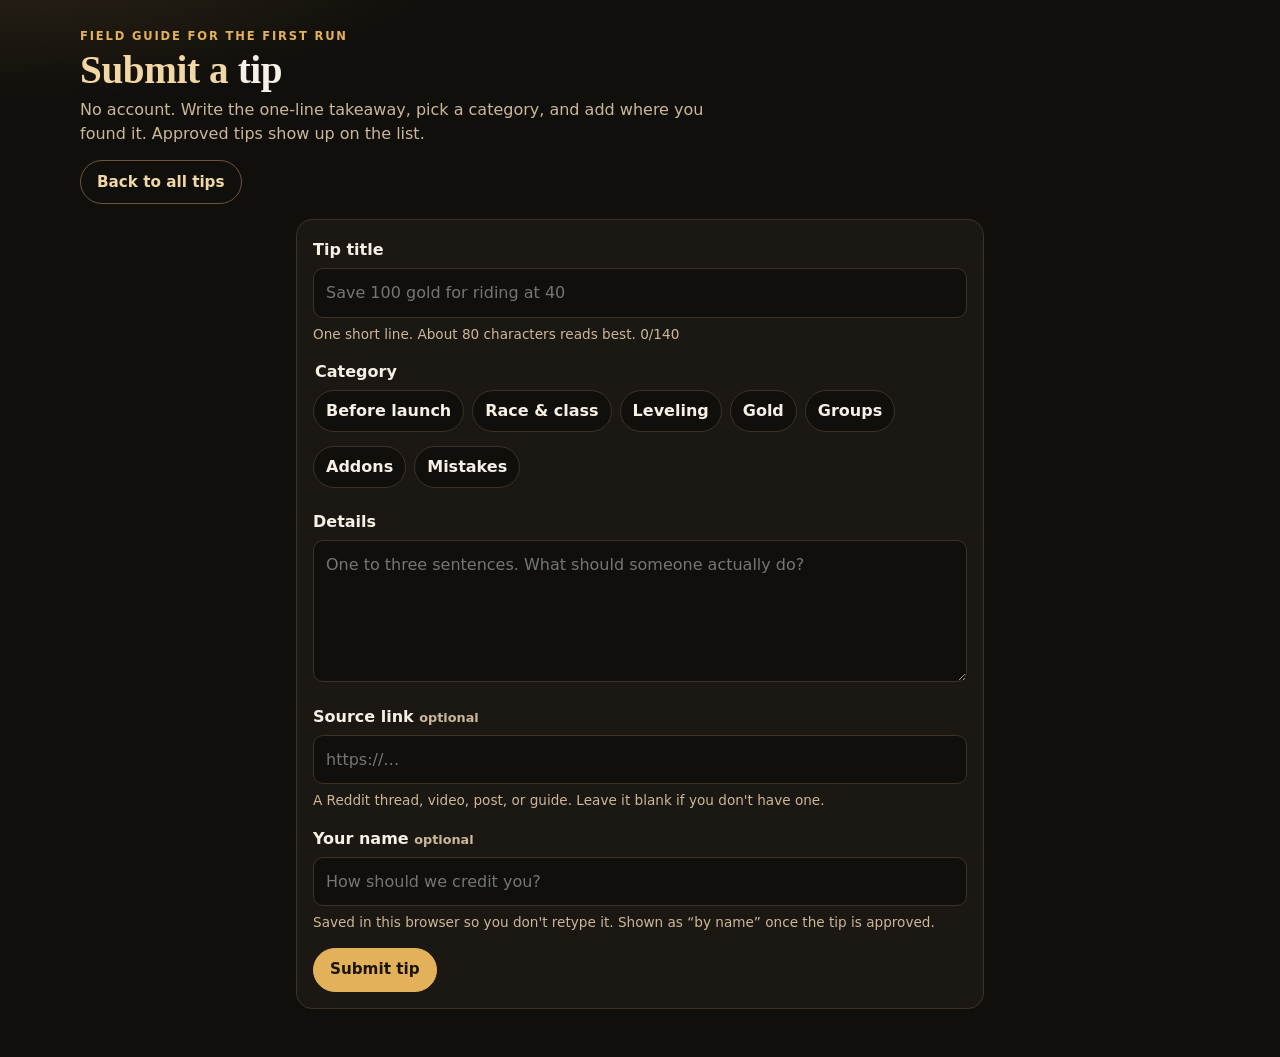
==== submit.html @ c7a49e23 "Add a no-account form for community tips. Approved rows from the published sheet join the list, and " ====
<!doctype html>
<html lang="en">
<head>
<meta charset="utf-8">
<meta name="viewport" content="width=device-width, initial-scale=1">
<meta name="theme-color" content="#110f0c">
<title>Submit a tip – WoW Forever</title>
<meta name="description" content="Send a WoW Forever leveling tip. No account. It shows up on the list after it's approved.">
<link rel="icon" href="data:image/svg+xml,%3Csvg xmlns='http://www.w3.org/2000/svg' viewBox='0 0 16 16'%3E%3Crect width='16' height='16' rx='3' fill='%23110f0c'/%3E%3Cpath d='M8 2.2l1.5 3.2 3.5.5-2.5 2.4.6 3.5L8 10.4 4.9 12l.6-3.5L3 6l3.5-.5z' fill='%23e2b15a'/%3E%3C/svg%3E">
<link rel="stylesheet" href="style.css">
</head>
<body>
<a class="skip" href="#tip-form">Skip to the form</a>

<header class="hero">
  <div class="hero-inner">
    <div class="brand">
      <p class="eyebrow">Field guide for the first run</p>
      <h1>Submit a <span>tip</span></h1>
      <p class="sub">No account. Write the one-line takeaway, pick a category, and add where you found it. Approved tips show up on the list.</p>
      <p class="hero-actions"><a class="btn ghost" href="index.html">Back to all tips</a></p>
    </div>
  </div>
</header>

<main class="sheet">
  <form id="tip-form" novalidate>
    <div class="field">
      <label for="title">Tip title</label>
      <input id="title" name="title" type="text" maxlength="140" required autocomplete="off" placeholder="Save 100 gold for riding at 40" aria-describedby="title-hint title-error">
      <p class="hint" id="title-hint">One short line. About 80 characters reads best. <span id="title-count">0/140</span></p>
      <p class="field-error" id="title-error" hidden></p>
    </div>

    <fieldset class="field">
      <legend>Category</legend>
      <div class="choices" id="choices" role="radiogroup" aria-required="true" aria-describedby="cat-error"></div>
      <p class="field-error" id="cat-error" hidden></p>
    </fieldset>

    <div class="field">
      <label for="details">Details</label>
      <textarea id="details" name="details" rows="5" maxlength="4000" required placeholder="One to three sentences. What should someone actually do?" aria-describedby="details-error"></textarea>
      <p class="field-error" id="details-error" hidden></p>
    </div>

    <div class="field">
      <label for="source">Source link <span class="optional">optional</span></label>
      <input id="source" name="source" type="text" inputmode="url" placeholder="https://…" autocomplete="off" aria-describedby="source-error">
      <p class="hint">A Reddit thread, video, post, or guide. Leave it blank if you don't have one.</p>
      <p class="field-error" id="source-error" hidden></p>
    </div>

    <div class="field">
      <label for="name">Your name <span class="optional">optional</span></label>
      <input id="name" name="name" type="text" maxlength="80" autocomplete="nickname" placeholder="How should we credit you?">
      <p class="hint">Saved in this browser so you don't retype it. Shown as “by name” once the tip is approved.</p>
    </div>

    <div class="form-actions">
      <button type="submit" class="btn" id="send">Submit tip</button>
    </div>
    <p class="form-error" id="form-error" role="alert" hidden></p>
  </form>

  <div class="thanks" id="success" role="status" hidden>
    <h2>Thanks! It will appear once approved.</h2>
    <p>The list updates a few minutes after it's marked approved. Until then, only you know you sent it.</p>
    <button type="button" class="btn" id="another">Submit another</button>
  </div>
</main>

<script src="tips.js"></script>
<script src="community.js"></script>
<script src="submit.js"></script>
</body>
</html>
---- style.css ----
:root {
  --bg: #110f0c;
  --elev: #1b1713;
  --elev-2: #241f1a;
  --line: #3c3228;
  --line-strong: #6a543c;
  --gold: #e2b15a;
  --gold-2: #f0d7a4;
  --ink: #f6f0e6;
  --body: #e7dccb;
  --muted: #cbb89a;
  --must: #e2b15a;
  --must-ink: #1c1408;
  --beta: #1d4e86;
  --beta-ink: #e7f1ff;
  --classic: #4a3874;
  --classic-ink: #f3e9ff;
  --focus: #f0d7a4;
  --sans: system-ui, -apple-system, "Segoe UI", Roboto, sans-serif;
  --serif: Georgia, "Iowan Old Style", Palatino, "Palatino Linotype", serif;
  --shadow: 0 16px 40px rgba(0, 0, 0, .28);
}

* { box-sizing: border-box; }
html { scroll-behavior: smooth; }
body {
  margin: 0;
  background:
    radial-gradient(ellipse 70% 32% at 0% -8%, rgba(226, 177, 90, .16), transparent 55%),
    var(--bg);
  color: var(--ink);
  font: 16px/1.5 var(--sans);
  color-scheme: dark;
}
::selection { background: rgba(226, 177, 90, .35); color: #fff; }
a { color: var(--gold-2); }
img { max-width: 100%; }

.sr, .search-label {
  position: absolute;
  width: 1px;
  height: 1px;
  padding: 0;
  margin: -1px;
  overflow: hidden;
  clip: rect(0, 0, 0, 0);
  white-space: nowrap;
  border: 0;
}

.skip {
  position: absolute;
  left: 12px;
  top: -40px;
  background: var(--gold);
  color: var(--must-ink);
  padding: 8px 12px;
  border-radius: 8px;
  z-index: 50;
  font-weight: 700;
  text-decoration: none;
}
.skip:focus { top: 12px; }

.hero { padding: 22px 16px 12px; border-bottom: 1px solid transparent; }
.hero-inner { max-width: 1120px; margin: 0 auto; display: flex; flex-wrap: wrap; gap: 14px 28px; align-items: flex-end; justify-content: space-between; }
.eyebrow {
  margin: 0 0 4px;
  color: var(--gold);
  font-size: .72rem;
  font-weight: 700;
  letter-spacing: .16em;
  text-transform: uppercase;
}
h1 {
  margin: 0;
  font-family: var(--serif);
  font-size: clamp(1.7rem, 4.5vw, 2.45rem);
  font-weight: 600;
  letter-spacing: -.01em;
  line-height: 1.05;
  color: var(--gold-2);
}
h1 span { color: var(--ink); }
.sub { margin: 8px 0 0; color: var(--muted); max-width: 42rem; }

.countdown {
  padding: 10px 12px;
  border: 1px solid var(--line);
  border-radius: 12px;
  background: rgba(27, 23, 19, .8);
}
.cd-label { color: var(--muted); font-size: .82rem; margin-bottom: 2px; }
.cd-note { color: var(--muted); font-size: .75rem; margin-bottom: 6px; }
.cd-label strong { color: var(--ink); font-weight: 600; }
.cd-grid { display: flex; gap: 10px; }
.cd-grid div { min-width: 46px; }
.cd-grid span { display: block; font: 600 1.25rem/1 var(--serif); color: var(--gold-2); }
.cd-grid small { color: var(--muted); text-transform: uppercase; letter-spacing: .08em; font-size: .62rem; }
.live { font: 600 1.15rem/1.3 var(--serif); color: var(--gold-2); }

.layout { max-width: 1120px; margin: 0 auto; padding: 0 0 40px; }
.side {
  position: sticky;
  top: 0;
  z-index: 20;
  background: rgba(17, 15, 12, .94);
  backdrop-filter: blur(12px);
  border-bottom: 1px solid var(--line);
  padding: 10px 16px 8px;
}
.search { margin: 0; }
#search {
  width: 100%;
  padding: 11px 12px;
  border-radius: 10px;
  border: 1px solid var(--line);
  background: var(--elev);
  color: var(--ink);
  font: 16px/1.3 var(--sans);
}
#search::placeholder { color: var(--muted); }
#search:focus { outline: 2px solid var(--focus); outline-offset: 1px; }

.side-tools { display: flex; gap: 8px 14px; align-items: center; justify-content: space-between; margin-top: 8px; }
.toggle { display: inline-flex; align-items: center; gap: 8px; color: var(--body); font-size: .92rem; cursor: pointer; min-height: 36px; }
.toggle input { width: 16px; height: 16px; accent-color: var(--gold); }

.text-btn {
  border: 0;
  background: transparent;
  color: var(--gold-2);
  font: 600 .88rem/1 var(--sans);
  padding: 8px 2px;
  cursor: pointer;
  text-decoration: underline;
  text-underline-offset: 3px;
}
.text-btn.solid {
  text-decoration: none;
  background: var(--gold);
  color: var(--must-ink);
  border-radius: 999px;
  padding: 10px 14px;
}
.text-btn:focus-visible, .toggle input:focus-visible { outline: 2px solid var(--focus); outline-offset: 2px; }

.nav { display: flex; gap: 8px; overflow-x: auto; padding: 8px 0 2px; scrollbar-width: none; }
.nav-label { display: none; }
.nav::-webkit-scrollbar { display: none; }
.nav-label {
  flex: 0 0 auto;
  align-self: center;
  color: var(--muted);
  font-size: .68rem;
  letter-spacing: .14em;
  text-transform: uppercase;
  padding-left: 4px;
}
.nav button {
  flex: 0 0 auto;
  display: inline-flex;
  align-items: center;
  gap: 6px;
  border: 1px solid var(--line);
  background: var(--elev);
  color: var(--ink);
  border-radius: 999px;
  padding: 7px 10px;
  font: 600 .86rem/1 var(--sans);
  cursor: pointer;
  min-height: 36px;
}
.nav button .n { color: var(--muted); font-weight: 600; font-variant-numeric: tabular-nums; }
.nav button[aria-pressed="true"] { background: var(--gold); border-color: var(--gold); color: var(--must-ink); }
.nav button[aria-pressed="true"] .n { color: var(--must-ink); }
.nav button:hover { border-color: var(--line-strong); }
.nav button:focus-visible { outline: 2px solid var(--focus); outline-offset: 2px; }
.nav .ico { width: 15px; height: 15px; }

.count { margin: 4px 0 0; color: var(--muted); font-size: .82rem; min-height: 1.2em; }
.count .text-btn { font-size: .82rem; padding: 0 0 0 8px; }

main { padding: 14px 16px 0; min-width: 0; }

.spotlight {
  border: 1px solid rgba(226, 177, 90, .4);
  background: linear-gradient(180deg, rgba(226, 177, 90, .1), rgba(226, 177, 90, .03) 90px);
  border-radius: 16px;
  padding: 14px 12px 12px;
  margin-bottom: 6px;
}
.spot-head { display: flex; flex-wrap: wrap; gap: 6px 16px; align-items: flex-end; justify-content: space-between; margin: 0 4px 10px; }
.spot-head h2 { margin: 0; font-family: var(--serif); font-size: 1.35rem; font-weight: 600; color: var(--gold-2); }
.spot-head p { margin: 2px 0 0; color: var(--muted); font-size: .9rem; }
.meter { flex: 1 1 140px; max-width: 220px; height: 6px; border-radius: 99px; background: rgba(255, 255, 255, .08); overflow: hidden; }
.meter span { display: block; height: 100%; background: var(--gold); width: 0; }

.group { margin-top: 26px; }
.group h2 {
  display: flex;
  align-items: center;
  gap: 8px;
  margin: 0 0 4px;
  font-family: var(--serif);
  font-size: 1.28rem;
  font-weight: 600;
  color: var(--gold-2);
}
.group h2 .n { margin-left: auto; color: var(--muted); font-family: var(--sans); font-size: .82rem; font-weight: 600; }
.group .hint { margin: 0 0 10px; color: var(--muted); font-size: .9rem; }
.group .ico { color: var(--gold); }

.rows { display: flex; flex-direction: column; gap: 8px; }

.tip {
  display: flex;
  align-items: flex-start;
  gap: 0;
  background: var(--elev);
  border: 1px solid var(--line);
  border-radius: 12px;
}
.tip.is-must { box-shadow: inset 3px 0 0 var(--gold); }
.tip.is-known .take { color: var(--muted); }
.tip:hover { border-color: var(--line-strong); }
.tip:has(details[open]) { background: var(--elev-2); border-color: var(--line-strong); }

.mark {
  position: relative;
  flex: 0 0 44px;
  min-height: 44px;
  display: grid;
  place-items: center;
  cursor: pointer;
}
.mark input {
  position: absolute;
  opacity: 0;
  width: 18px;
  height: 18px;
  margin: 0;
}
.tick {
  width: 18px;
  height: 18px;
  border: 1.5px solid var(--line-strong);
  border-radius: 5px;
  display: grid;
  place-items: center;
  color: var(--must-ink);
  background: transparent;
}
.mark input:checked + .tick { background: var(--gold); border-color: var(--gold); }
.mark input:checked + .tick::after {
  content: "";
  width: 8px;
  height: 5px;
  border-left: 2px solid var(--must-ink);
  border-bottom: 2px solid var(--must-ink);
  transform: rotate(-45deg) translate(0, -1px);
}
.mark input:focus-visible + .tick { outline: 2px solid var(--focus); outline-offset: 2px; }

.tip details { flex: 1; min-width: 0; }
.tip summary { list-style: none; cursor: pointer; }
.tip summary::-webkit-details-marker { display: none; }
.sum {
  display: flex;
  flex-wrap: wrap;
  align-items: flex-start;
  gap: 8px 10px;
  padding: 11px 12px 11px 0;
  min-height: 44px;
}
.take { flex: 1 1 180px; font-weight: 600; line-height: 1.35; color: var(--ink); }
.badges { display: flex; flex-wrap: wrap; gap: 4px; align-items: center; }
.chev {
  width: 8px;
  height: 8px;
  margin-top: 6px;
  border-right: 2px solid var(--muted);
  border-bottom: 2px solid var(--muted);
  transform: rotate(-45deg);
  flex: 0 0 auto;
}
details[open] .chev { transform: rotate(45deg); margin-top: 4px; }
.tip summary:focus-visible .sum { outline: 2px solid var(--focus); outline-offset: 2px; border-radius: 8px; }

.detail { padding: 0 14px 14px 0; max-width: 68ch; }
.detail .text { margin: 2px 0 12px; color: var(--body); }
.sources { list-style: none; margin: 0; padding: 0; display: flex; flex-direction: column; gap: 6px; }
.src {
  display: inline-flex;
  gap: 8px;
  align-items: baseline;
  color: var(--gold-2);
  text-decoration: underline;
  text-underline-offset: 2px;
  font-size: .92rem;
  overflow-wrap: anywhere;
}
.src:hover { color: #fff; }
.src:focus-visible { outline: 2px solid var(--focus); outline-offset: 2px; }

.badge {
  display: inline-block;
  font-size: .68rem;
  font-weight: 700;
  letter-spacing: .04em;
  text-transform: uppercase;
  padding: 3px 6px;
  border-radius: 5px;
  border: 1px solid transparent;
  white-space: nowrap;
  line-height: 1.2;
}
.badge.must { background: var(--must); color: var(--must-ink); }
.badge.beta { background: var(--beta); color: var(--beta-ink); }
.badge.classic { background: var(--classic); color: var(--classic-ink); }
.badge.community { background: #1d4a3c; color: #e7fff4; }
.byline { color: var(--muted); font-size: .78rem; font-weight: 600; text-transform: none; letter-spacing: 0; }
.badge.where {
  background: transparent;
  color: var(--muted);
  border-color: var(--line);
  text-transform: none;
  letter-spacing: 0;
  font-size: .75rem;
  font-weight: 600;
}
.stype {
  flex: 0 0 auto;
  font-size: .66rem;
  font-weight: 800;
  letter-spacing: .04em;
  text-transform: uppercase;
  padding: 2px 6px;
  border-radius: 4px;
  color: #fff;
  background: #4a3820;
}
.stype.Reddit { background: #9a3412; }
.stype.YouTube { background: #b91c1c; }
.stype.X { background: #e8e8e8; color: #111; }
.stype.Blizzard, .stype.Forum { background: #1d4e86; }
.stype.Guide { background: #4a3820; }

.ico { width: 18px; height: 18px; flex: 0 0 auto; fill: none; stroke: currentColor; stroke-width: 1.75; stroke-linecap: round; stroke-linejoin: round; }

.empty { text-align: center; color: var(--body); padding: 36px 8px 12px; }
.empty p { margin: 0 0 12px; }

footer {
  border-top: 1px solid var(--line);
  color: var(--muted);
  padding: 22px 16px 32px;
  font-size: .85rem;
  max-width: 1120px;
  margin: 12px auto 0;
}
footer p { margin: 0 0 8px; }
footer code { color: var(--gold-2); }
footer .badge { vertical-align: 1px; }

@media (min-width: 960px) {
  .hero { padding: 28px 24px 6px; }
  .layout {
    display: grid;
    grid-template-columns: 232px minmax(0, 1fr);
    gap: 28px;
    align-items: start;
    padding: 18px 24px 56px;
  }
  .side {
    position: sticky;
    top: 16px;
    max-height: calc(100vh - 32px);
    overflow: auto;
    background: transparent;
    backdrop-filter: none;
    border-bottom: 0;
    padding: 0 4px 0 0;
  }
  .nav { flex-direction: column; overflow: visible; gap: 4px; padding-top: 12px; mask-image: none; }
  .nav-label { display: block; padding: 10px 10px 2px; }
  .nav button {
    width: 100%;
    border-radius: 10px;
    justify-content: flex-start;
    background: transparent;
    padding: 8px 10px;
  }
  .nav button .n { margin-left: auto; }
  main { padding: 0; }
  footer { padding-left: 24px; padding-right: 24px; }
}

@media (max-width: 959px) {
  .nav { mask-image: linear-gradient(to right, #000 calc(100% - 28px), transparent); }
}

@media (max-width: 700px) {
  .hero { padding: 16px 16px 8px; }
  h1 { font-size: 1.7rem; }
  .sub { margin-top: 6px; font-size: .92rem; }
  .countdown { width: 100%; }
  .cd-grid span { font-size: 1.15rem; }
}

.hero-actions { margin: 14px 0 0; }
.btn {
  display: inline-flex;
  align-items: center;
  justify-content: center;
  gap: 8px;
  min-height: 44px;
  padding: 10px 16px;
  border-radius: 999px;
  border: 1px solid var(--gold);
  background: var(--gold);
  color: var(--must-ink);
  font: 700 .95rem/1 var(--sans);
  text-decoration: none;
  cursor: pointer;
}
.btn:hover { filter: brightness(1.05); }
.btn:focus-visible { outline: 2px solid var(--focus); outline-offset: 2px; }
.btn:disabled { opacity: .55; cursor: progress; }
.btn.ghost { background: transparent; color: var(--gold-2); border-color: var(--line-strong); }

.sheet { max-width: 720px; margin: 0 auto; padding: 8px 16px 48px; }
.sheet form, .thanks {
  background: var(--elev);
  border: 1px solid var(--line);
  border-radius: 16px;
  padding: 18px 16px 16px;
}
.field { margin: 0 0 16px; }
.field label, .field legend { display: block; font-weight: 700; margin-bottom: 6px; }
.optional { color: var(--muted); font-weight: 600; font-size: .8rem; }
.field input[type="text"], .field input[type="url"], .field textarea {
  width: 100%;
  padding: 12px;
  border-radius: 10px;
  border: 1px solid var(--line);
  background: var(--bg);
  color: var(--ink);
  font: 16px/1.45 var(--sans);
}
.field textarea { resize: vertical; min-height: 120px; }
.field input:focus, .field textarea:focus { outline: 2px solid var(--focus); outline-offset: 1px; }
.field input[aria-invalid="true"], .field textarea[aria-invalid="true"] { border-color: #e7a090; }
.hint { margin: 6px 0 0; color: var(--muted); font-size: .85rem; }
.field-error, .form-error { margin: 6px 0 0; color: #f0c2b4; font-size: .9rem; }
.choices { display: flex; flex-wrap: wrap; gap: 8px; }
.choice { position: relative; cursor: pointer; }
.choice input { position: absolute; opacity: 0; width: 1px; height: 1px; }
.choice span {
  display: inline-flex;
  align-items: center;
  min-height: 40px;
  padding: 8px 12px;
  border-radius: 999px;
  border: 1px solid var(--line);
  background: var(--bg);
  color: var(--ink);
  font-weight: 600;
}
.choice input:checked + span { background: var(--gold); color: var(--must-ink); border-color: var(--gold); }
.choice input:focus-visible + span { outline: 2px solid var(--focus); outline-offset: 2px; }
.form-actions { margin-top: 8px; }
.thanks h2 { margin: 0 0 8px; font-family: var(--serif); color: var(--gold-2); font-size: 1.6rem; }
.thanks p { margin: 0 0 16px; color: var(--body); }
fieldset.field { border: 0; padding: 0; margin: 0 0 16px; }

@media (prefers-reduced-motion: reduce) {
  html { scroll-behavior: auto; }
  .chev { transition: none; }
}
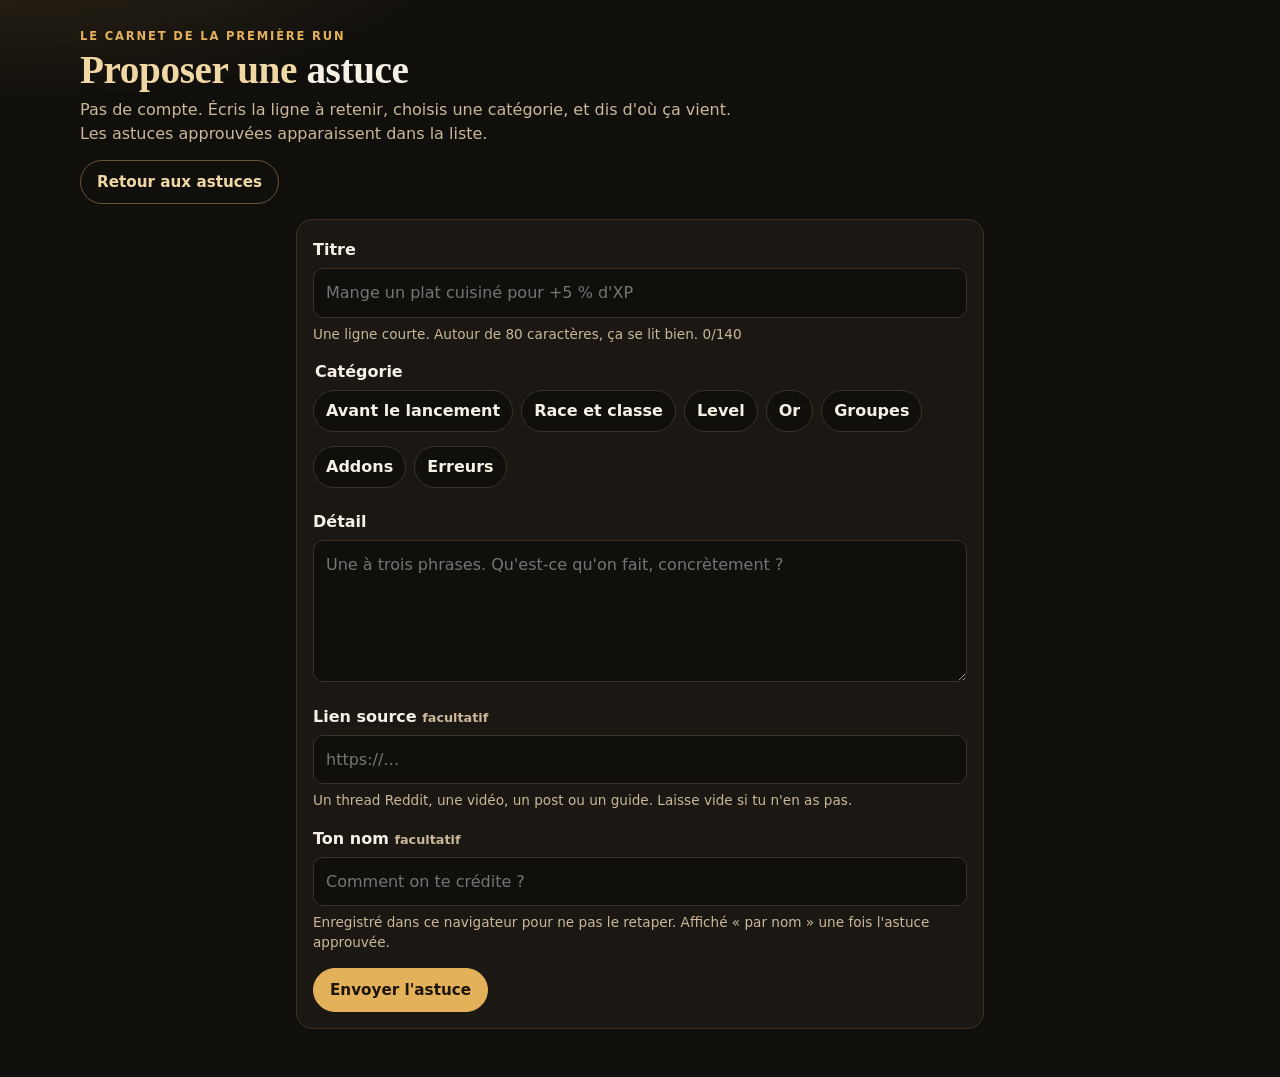
==== commit 9c7d47e3: "Translate the site and the curated tips into French. Keep the Google Form category values in English" ====
--- a/submit.html
+++ b/submit.html
@@ -1,24 +1,24 @@
 <!doctype html>
-<html lang="en">
+<html lang="fr">
 <head>
 <meta charset="utf-8">
 <meta name="viewport" content="width=device-width, initial-scale=1">
 <meta name="theme-color" content="#110f0c">
-<title>Submit a tip – WoW Forever</title>
-<meta name="description" content="Send a WoW Forever leveling tip. No account. It shows up on the list after it's approved.">
+<title>Proposer une astuce – WoW Forever</title>
+<meta name="description" content="Envoie une astuce de level WoW Forever. Pas de compte. Elle apparaît dans la liste une fois approuvée.">
 <link rel="icon" href="data:image/svg+xml,%3Csvg xmlns='http://www.w3.org/2000/svg' viewBox='0 0 16 16'%3E%3Crect width='16' height='16' rx='3' fill='%23110f0c'/%3E%3Cpath d='M8 2.2l1.5 3.2 3.5.5-2.5 2.4.6 3.5L8 10.4 4.9 12l.6-3.5L3 6l3.5-.5z' fill='%23e2b15a'/%3E%3C/svg%3E">
 <link rel="stylesheet" href="style.css">
 </head>
 <body>
-<a class="skip" href="#tip-form">Skip to the form</a>
+<a class="skip" href="#tip-form">Aller au formulaire</a>
 
 <header class="hero">
   <div class="hero-inner">
     <div class="brand">
-      <p class="eyebrow">Field guide for the first run</p>
-      <h1>Submit a <span>tip</span></h1>
-      <p class="sub">No account. Write the one-line takeaway, pick a category, and add where you found it. Approved tips show up on the list.</p>
-      <p class="hero-actions"><a class="btn ghost" href="index.html">Back to all tips</a></p>
+      <p class="eyebrow">Le carnet de la première run</p>
+      <h1>Proposer une <span>astuce</span></h1>
+      <p class="sub">Pas de compte. Écris la ligne à retenir, choisis une catégorie, et dis d'où ça vient. Les astuces approuvées apparaissent dans la liste.</p>
+      <p class="hero-actions"><a class="btn ghost" href="index.html">Retour aux astuces</a></p>
     </div>
   </div>
 </header>
@@ -26,47 +26,47 @@
 <main class="sheet">
   <form id="tip-form" novalidate>
     <div class="field">
-      <label for="title">Tip title</label>
-      <input id="title" name="title" type="text" maxlength="140" required autocomplete="off" placeholder="Save 100 gold for riding at 40" aria-describedby="title-hint title-error">
-      <p class="hint" id="title-hint">One short line. About 80 characters reads best. <span id="title-count">0/140</span></p>
+      <label for="title">Titre</label>
+      <input id="title" name="title" type="text" maxlength="140" required autocomplete="off" placeholder="Mange un plat cuisiné pour +5 % d'XP" aria-describedby="title-hint title-error">
+      <p class="hint" id="title-hint">Une ligne courte. Autour de 80 caractères, ça se lit bien. <span id="title-count">0/140</span></p>
       <p class="field-error" id="title-error" hidden></p>
     </div>
 
     <fieldset class="field">
-      <legend>Category</legend>
+      <legend>Catégorie</legend>
       <div class="choices" id="choices" role="radiogroup" aria-required="true" aria-describedby="cat-error"></div>
       <p class="field-error" id="cat-error" hidden></p>
     </fieldset>
 
     <div class="field">
-      <label for="details">Details</label>
-      <textarea id="details" name="details" rows="5" maxlength="4000" required placeholder="One to three sentences. What should someone actually do?" aria-describedby="details-error"></textarea>
+      <label for="details">Détail</label>
+      <textarea id="details" name="details" rows="5" maxlength="4000" required placeholder="Une à trois phrases. Qu'est-ce qu'on fait, concrètement ?" aria-describedby="details-error"></textarea>
       <p class="field-error" id="details-error" hidden></p>
     </div>
 
     <div class="field">
-      <label for="source">Source link <span class="optional">optional</span></label>
+      <label for="source">Lien source <span class="optional">facultatif</span></label>
       <input id="source" name="source" type="text" inputmode="url" placeholder="https://…" autocomplete="off" aria-describedby="source-error">
-      <p class="hint">A Reddit thread, video, post, or guide. Leave it blank if you don't have one.</p>
+      <p class="hint">Un thread Reddit, une vidéo, un post ou un guide. Laisse vide si tu n'en as pas.</p>
       <p class="field-error" id="source-error" hidden></p>
     </div>
 
     <div class="field">
-      <label for="name">Your name <span class="optional">optional</span></label>
-      <input id="name" name="name" type="text" maxlength="80" autocomplete="nickname" placeholder="How should we credit you?">
-      <p class="hint">Saved in this browser so you don't retype it. Shown as “by name” once the tip is approved.</p>
+      <label for="name">Ton nom <span class="optional">facultatif</span></label>
+      <input id="name" name="name" type="text" maxlength="80" autocomplete="nickname" placeholder="Comment on te crédite ?">
+      <p class="hint">Enregistré dans ce navigateur pour ne pas le retaper. Affiché « par nom » une fois l'astuce approuvée.</p>
     </div>
 
     <div class="form-actions">
-      <button type="submit" class="btn" id="send">Submit tip</button>
+      <button type="submit" class="btn" id="send">Envoyer l'astuce</button>
     </div>
     <p class="form-error" id="form-error" role="alert" hidden></p>
   </form>
 
   <div class="thanks" id="success" role="status" hidden>
-    <h2>Thanks! It will appear once approved.</h2>
-    <p>The list updates a few minutes after it's marked approved. Until then, only you know you sent it.</p>
-    <button type="button" class="btn" id="another">Submit another</button>
+    <h2>Merci ! Elle apparaîtra une fois approuvée.</h2>
+    <p>La liste se met à jour quelques minutes après le « yes » dans la feuille. D'ici là, il n'y a que toi qui sais que tu l'as envoyée.</p>
+    <button type="button" class="btn" id="another">En proposer une autre</button>
   </div>
 </main>
 
--- a/style.css
+++ b/style.css
@@ -122,7 +122,7 @@
 #search::placeholder { color: var(--muted); }
 #search:focus { outline: 2px solid var(--focus); outline-offset: 1px; }
 
-.side-tools { display: flex; gap: 8px 14px; align-items: center; justify-content: space-between; margin-top: 8px; }
+.side-tools { display: flex; gap: 8px 14px; align-items: center; justify-content: space-between; margin-top: 8px; flex-wrap: wrap; }
 .toggle { display: inline-flex; align-items: center; gap: 8px; color: var(--body); font-size: .92rem; cursor: pointer; min-height: 36px; }
 .toggle input { width: 16px; height: 16px; accent-color: var(--gold); }
 
@@ -372,8 +372,8 @@
     align-items: start;
     padding: 18px 24px 56px;
   }
+  .side-tools { flex-direction: column; align-items: flex-start; gap: 0; }
   .side {
-    position: sticky;
     top: 16px;
     max-height: calc(100vh - 32px);
     overflow: auto;
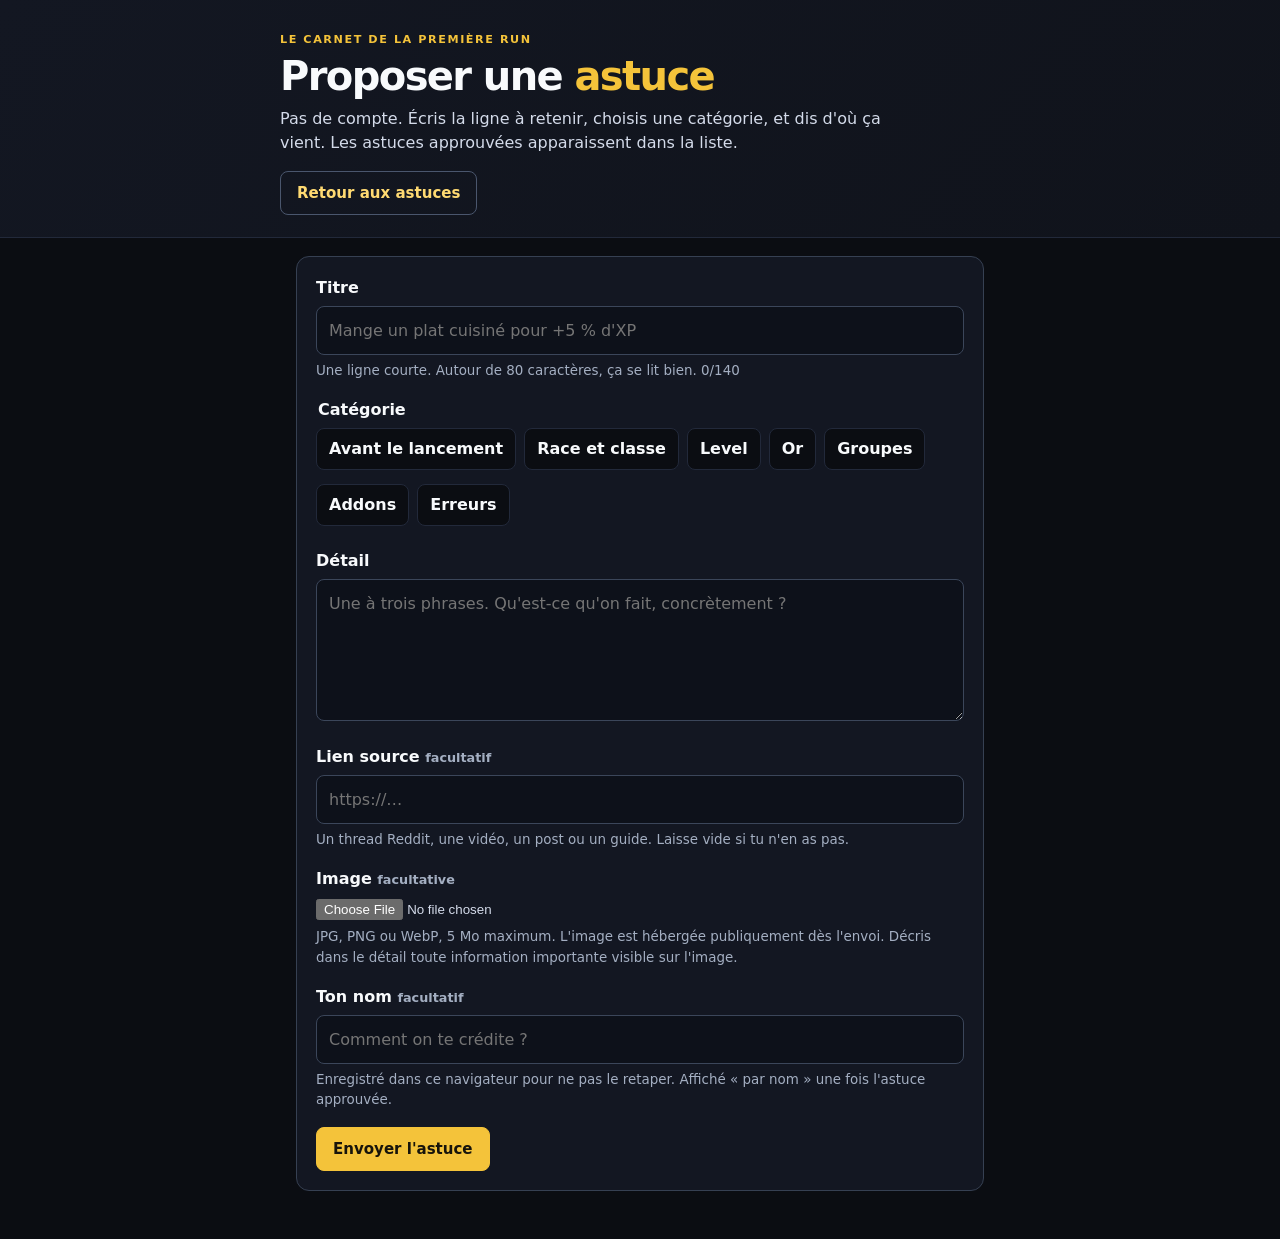
==== commit c8a0ea74: "Redesign WoW tips as quick-reference gaming database" ====
--- a/submit.html
+++ b/submit.html
@@ -3,13 +3,14 @@
 <head>
 <meta charset="utf-8">
 <meta name="viewport" content="width=device-width, initial-scale=1">
-<meta name="theme-color" content="#110f0c">
+<meta name="theme-color" content="#0b0d12">
 <title>Proposer une astuce – WoW Forever</title>
 <meta name="description" content="Envoie une astuce de level WoW Forever. Pas de compte. Elle apparaît dans la liste une fois approuvée.">
-<link rel="icon" href="data:image/svg+xml,%3Csvg xmlns='http://www.w3.org/2000/svg' viewBox='0 0 16 16'%3E%3Crect width='16' height='16' rx='3' fill='%23110f0c'/%3E%3Cpath d='M8 2.2l1.5 3.2 3.5.5-2.5 2.4.6 3.5L8 10.4 4.9 12l.6-3.5L3 6l3.5-.5z' fill='%23e2b15a'/%3E%3C/svg%3E">
+<link rel="icon" href="data:image/svg+xml,%3Csvg xmlns='http://www.w3.org/2000/svg' viewBox='0 0 16 16'%3E%3Crect width='16' height='16' rx='3' fill='%230b0d12'/%3E%3Cpath d='M8 2.2l1.5 3.2 3.5.5-2.5 2.4.6 3.5L8 10.4 4.9 12l.6-3.5L3 6l3.5-.5z' fill='%23f4c33a'/%3E%3C/svg%3E">
 <link rel="stylesheet" href="style.css">
+<link rel="stylesheet" href="app.css">
 </head>
-<body>
+<body class="submit-page">
 <a class="skip" href="#tip-form">Aller au formulaire</a>
 
 <header class="hero">
@@ -52,6 +53,13 @@
     </div>
 
     <div class="field">
+      <label for="image">Image <span class="optional">facultative</span></label>
+      <input id="image" name="image" type="file" accept="image/jpeg,image/png,image/webp" aria-describedby="image-hint image-error">
+      <p class="hint" id="image-hint">JPG, PNG ou WebP, 5 Mo maximum. L'image est hébergée publiquement dès l'envoi. Décris dans le détail toute information importante visible sur l'image.</p>
+      <p class="field-error" id="image-error" hidden></p>
+    </div>
+
+    <div class="field">
       <label for="name">Ton nom <span class="optional">facultatif</span></label>
       <input id="name" name="name" type="text" maxlength="80" autocomplete="nickname" placeholder="Comment on te crédite ?">
       <p class="hint">Enregistré dans ce navigateur pour ne pas le retaper. Affiché « par nom » une fois l'astuce approuvée.</p>
@@ -65,7 +73,7 @@
 
   <div class="thanks" id="success" role="status" hidden>
     <h2>Merci ! Elle apparaîtra une fois approuvée.</h2>
-    <p>La liste se met à jour quelques minutes après le « yes » dans la feuille. D'ici là, il n'y a que toi qui sais que tu l'as envoyée.</p>
+    <p>La liste se met à jour quelques minutes après l'approbation dans la feuille.</p>
     <button type="button" class="btn" id="another">En proposer une autre</button>
   </div>
 </main>
--- a/style.css
+++ b/style.css
@@ -1,480 +1,85 @@
 :root {
-  --bg: #110f0c;
-  --elev: #1b1713;
-  --elev-2: #241f1a;
-  --line: #3c3228;
-  --line-strong: #6a543c;
-  --gold: #e2b15a;
-  --gold-2: #f0d7a4;
-  --ink: #f6f0e6;
-  --body: #e7dccb;
-  --muted: #cbb89a;
-  --must: #e2b15a;
-  --must-ink: #1c1408;
-  --beta: #1d4e86;
+  --bg: #0b0d12;
+  --elev: #131722;
+  --elev-2: #1a2030;
+  --line: #22293a;
+  --line-strong: #4a566d;
+  --gold: #f4c33a;
+  --gold-2: #ffda72;
+  --ink: #f8fafc;
+  --body: #d4dbea;
+  --muted: #a4afc2;
+  --must: #f4c33a;
+  --must-ink: #17140b;
+  --beta: #235488;
   --beta-ink: #e7f1ff;
   --classic: #4a3874;
   --classic-ink: #f3e9ff;
-  --focus: #f0d7a4;
+  --focus: #f4c33a;
   --sans: system-ui, -apple-system, "Segoe UI", Roboto, sans-serif;
-  --serif: Georgia, "Iowan Old Style", Palatino, "Palatino Linotype", serif;
-  --shadow: 0 16px 40px rgba(0, 0, 0, .28);
+  --serif: Georgia, "Iowan Old Style", Palatino, serif;
 }
-
 * { box-sizing: border-box; }
 html { scroll-behavior: smooth; }
-body {
-  margin: 0;
-  background:
-    radial-gradient(ellipse 70% 32% at 0% -8%, rgba(226, 177, 90, .16), transparent 55%),
-    var(--bg);
-  color: var(--ink);
-  font: 16px/1.5 var(--sans);
-  color-scheme: dark;
-}
-::selection { background: rgba(226, 177, 90, .35); color: #fff; }
+body { margin: 0; background: var(--bg); color: var(--ink); font: 16px/1.5 var(--sans); color-scheme: dark; }
+::selection { background: rgba(244, 195, 58, .35); color: #fff; }
 a { color: var(--gold-2); }
 img { max-width: 100%; }
-
-.sr, .search-label {
-  position: absolute;
-  width: 1px;
-  height: 1px;
-  padding: 0;
-  margin: -1px;
-  overflow: hidden;
-  clip: rect(0, 0, 0, 0);
-  white-space: nowrap;
-  border: 0;
-}
-
-.skip {
-  position: absolute;
-  left: 12px;
-  top: -40px;
-  background: var(--gold);
-  color: var(--must-ink);
-  padding: 8px 12px;
-  border-radius: 8px;
-  z-index: 50;
-  font-weight: 700;
-  text-decoration: none;
-}
+[hidden] { display: none !important; }
+.sr, .search-label { position: absolute; width: 1px; height: 1px; padding: 0; margin: -1px; overflow: hidden; clip: rect(0, 0, 0, 0); white-space: nowrap; border: 0; }
+.skip { position: absolute; left: 12px; top: -48px; z-index: 50; padding: 8px 12px; border-radius: 7px; background: var(--gold); color: var(--must-ink); font-weight: 750; text-decoration: none; }
 .skip:focus { top: 12px; }
-
-.hero { padding: 22px 16px 12px; border-bottom: 1px solid transparent; }
-.hero-inner { max-width: 1120px; margin: 0 auto; display: flex; flex-wrap: wrap; gap: 14px 28px; align-items: flex-end; justify-content: space-between; }
-.eyebrow {
-  margin: 0 0 4px;
-  color: var(--gold);
-  font-size: .72rem;
-  font-weight: 700;
-  letter-spacing: .16em;
-  text-transform: uppercase;
-}
-h1 {
-  margin: 0;
-  font-family: var(--serif);
-  font-size: clamp(1.7rem, 4.5vw, 2.45rem);
-  font-weight: 600;
-  letter-spacing: -.01em;
-  line-height: 1.05;
-  color: var(--gold-2);
-}
-h1 span { color: var(--ink); }
-.sub { margin: 8px 0 0; color: var(--muted); max-width: 42rem; }
-
-.countdown {
-  padding: 10px 12px;
-  border: 1px solid var(--line);
-  border-radius: 12px;
-  background: rgba(27, 23, 19, .8);
-}
-.cd-label { color: var(--muted); font-size: .82rem; margin-bottom: 2px; }
-.cd-note { color: var(--muted); font-size: .75rem; margin-bottom: 6px; }
-.cd-label strong { color: var(--ink); font-weight: 600; }
-.cd-grid { display: flex; gap: 10px; }
-.cd-grid div { min-width: 46px; }
-.cd-grid span { display: block; font: 600 1.25rem/1 var(--serif); color: var(--gold-2); }
-.cd-grid small { color: var(--muted); text-transform: uppercase; letter-spacing: .08em; font-size: .62rem; }
-.live { font: 600 1.15rem/1.3 var(--serif); color: var(--gold-2); }
-
-.layout { max-width: 1120px; margin: 0 auto; padding: 0 0 40px; }
-.side {
-  position: sticky;
-  top: 0;
-  z-index: 20;
-  background: rgba(17, 15, 12, .94);
-  backdrop-filter: blur(12px);
-  border-bottom: 1px solid var(--line);
-  padding: 10px 16px 8px;
-}
-.search { margin: 0; }
-#search {
-  width: 100%;
-  padding: 11px 12px;
-  border-radius: 10px;
-  border: 1px solid var(--line);
-  background: var(--elev);
-  color: var(--ink);
-  font: 16px/1.3 var(--sans);
-}
-#search::placeholder { color: var(--muted); }
-#search:focus { outline: 2px solid var(--focus); outline-offset: 1px; }
-
-.side-tools { display: flex; gap: 8px 14px; align-items: center; justify-content: space-between; margin-top: 8px; flex-wrap: wrap; }
-.toggle { display: inline-flex; align-items: center; gap: 8px; color: var(--body); font-size: .92rem; cursor: pointer; min-height: 36px; }
-.toggle input { width: 16px; height: 16px; accent-color: var(--gold); }
-
-.text-btn {
-  border: 0;
-  background: transparent;
-  color: var(--gold-2);
-  font: 600 .88rem/1 var(--sans);
-  padding: 8px 2px;
-  cursor: pointer;
-  text-decoration: underline;
-  text-underline-offset: 3px;
-}
-.text-btn.solid {
-  text-decoration: none;
-  background: var(--gold);
-  color: var(--must-ink);
-  border-radius: 999px;
-  padding: 10px 14px;
-}
-.text-btn:focus-visible, .toggle input:focus-visible { outline: 2px solid var(--focus); outline-offset: 2px; }
-
-.nav { display: flex; gap: 8px; overflow-x: auto; padding: 8px 0 2px; scrollbar-width: none; }
-.nav-label { display: none; }
-.nav::-webkit-scrollbar { display: none; }
-.nav-label {
-  flex: 0 0 auto;
-  align-self: center;
-  color: var(--muted);
-  font-size: .68rem;
-  letter-spacing: .14em;
-  text-transform: uppercase;
-  padding-left: 4px;
-}
-.nav button {
-  flex: 0 0 auto;
-  display: inline-flex;
-  align-items: center;
-  gap: 6px;
-  border: 1px solid var(--line);
-  background: var(--elev);
-  color: var(--ink);
-  border-radius: 999px;
-  padding: 7px 10px;
-  font: 600 .86rem/1 var(--sans);
-  cursor: pointer;
-  min-height: 36px;
-}
-.nav button .n { color: var(--muted); font-weight: 600; font-variant-numeric: tabular-nums; }
-.nav button[aria-pressed="true"] { background: var(--gold); border-color: var(--gold); color: var(--must-ink); }
-.nav button[aria-pressed="true"] .n { color: var(--must-ink); }
-.nav button:hover { border-color: var(--line-strong); }
-.nav button:focus-visible { outline: 2px solid var(--focus); outline-offset: 2px; }
-.nav .ico { width: 15px; height: 15px; }
-
-.count { margin: 4px 0 0; color: var(--muted); font-size: .82rem; min-height: 1.2em; }
-.count .text-btn { font-size: .82rem; padding: 0 0 0 8px; }
-
-main { padding: 14px 16px 0; min-width: 0; }
-
-.spotlight {
-  border: 1px solid rgba(226, 177, 90, .4);
-  background: linear-gradient(180deg, rgba(226, 177, 90, .1), rgba(226, 177, 90, .03) 90px);
-  border-radius: 16px;
-  padding: 14px 12px 12px;
-  margin-bottom: 6px;
-}
-.spot-head { display: flex; flex-wrap: wrap; gap: 6px 16px; align-items: flex-end; justify-content: space-between; margin: 0 4px 10px; }
-.spot-head h2 { margin: 0; font-family: var(--serif); font-size: 1.35rem; font-weight: 600; color: var(--gold-2); }
-.spot-head p { margin: 2px 0 0; color: var(--muted); font-size: .9rem; }
-.meter { flex: 1 1 140px; max-width: 220px; height: 6px; border-radius: 99px; background: rgba(255, 255, 255, .08); overflow: hidden; }
-.meter span { display: block; height: 100%; background: var(--gold); width: 0; }
-
-.group { margin-top: 26px; }
-.group h2 {
-  display: flex;
-  align-items: center;
-  gap: 8px;
-  margin: 0 0 4px;
-  font-family: var(--serif);
-  font-size: 1.28rem;
-  font-weight: 600;
-  color: var(--gold-2);
-}
-.group h2 .n { margin-left: auto; color: var(--muted); font-family: var(--sans); font-size: .82rem; font-weight: 600; }
-.group .hint { margin: 0 0 10px; color: var(--muted); font-size: .9rem; }
-.group .ico { color: var(--gold); }
-
-.rows { display: flex; flex-direction: column; gap: 8px; }
-
-.tip {
-  display: flex;
-  align-items: flex-start;
-  gap: 0;
-  background: var(--elev);
-  border: 1px solid var(--line);
-  border-radius: 12px;
-}
-.tip.is-must { box-shadow: inset 3px 0 0 var(--gold); }
-.tip.is-known .take { color: var(--muted); }
-.tip:hover { border-color: var(--line-strong); }
-.tip:has(details[open]) { background: var(--elev-2); border-color: var(--line-strong); }
-
-.mark {
-  position: relative;
-  flex: 0 0 44px;
-  min-height: 44px;
-  display: grid;
-  place-items: center;
-  cursor: pointer;
-}
-.mark input {
-  position: absolute;
-  opacity: 0;
-  width: 18px;
-  height: 18px;
-  margin: 0;
-}
-.tick {
-  width: 18px;
-  height: 18px;
-  border: 1.5px solid var(--line-strong);
-  border-radius: 5px;
-  display: grid;
-  place-items: center;
-  color: var(--must-ink);
-  background: transparent;
-}
-.mark input:checked + .tick { background: var(--gold); border-color: var(--gold); }
-.mark input:checked + .tick::after {
-  content: "";
-  width: 8px;
-  height: 5px;
-  border-left: 2px solid var(--must-ink);
-  border-bottom: 2px solid var(--must-ink);
-  transform: rotate(-45deg) translate(0, -1px);
-}
-.mark input:focus-visible + .tick { outline: 2px solid var(--focus); outline-offset: 2px; }
-
-.tip details { flex: 1; min-width: 0; }
-.tip summary { list-style: none; cursor: pointer; }
-.tip summary::-webkit-details-marker { display: none; }
-.sum {
-  display: flex;
-  flex-wrap: wrap;
-  align-items: flex-start;
-  gap: 8px 10px;
-  padding: 11px 12px 11px 0;
-  min-height: 44px;
-}
-.take { flex: 1 1 180px; font-weight: 600; line-height: 1.35; color: var(--ink); }
-.badges { display: flex; flex-wrap: wrap; gap: 4px; align-items: center; }
-.chev {
-  width: 8px;
-  height: 8px;
-  margin-top: 6px;
-  border-right: 2px solid var(--muted);
-  border-bottom: 2px solid var(--muted);
-  transform: rotate(-45deg);
-  flex: 0 0 auto;
-}
-details[open] .chev { transform: rotate(45deg); margin-top: 4px; }
-.tip summary:focus-visible .sum { outline: 2px solid var(--focus); outline-offset: 2px; border-radius: 8px; }
-
-.detail { padding: 0 14px 14px 0; max-width: 68ch; }
-.detail .text { margin: 2px 0 12px; color: var(--body); }
-.sources { list-style: none; margin: 0; padding: 0; display: flex; flex-direction: column; gap: 6px; }
-.src {
-  display: inline-flex;
-  gap: 8px;
-  align-items: baseline;
-  color: var(--gold-2);
-  text-decoration: underline;
-  text-underline-offset: 2px;
-  font-size: .92rem;
-  overflow-wrap: anywhere;
-}
-.src:hover { color: #fff; }
-.src:focus-visible { outline: 2px solid var(--focus); outline-offset: 2px; }
-
-.badge {
-  display: inline-block;
-  font-size: .68rem;
-  font-weight: 700;
-  letter-spacing: .04em;
-  text-transform: uppercase;
-  padding: 3px 6px;
-  border-radius: 5px;
-  border: 1px solid transparent;
-  white-space: nowrap;
-  line-height: 1.2;
-}
+:focus-visible { outline: 2px solid var(--focus); outline-offset: 2px; }
+.eyebrow { margin: 0 0 5px; color: var(--gold); font-size: .7rem; font-weight: 800; letter-spacing: .14em; text-transform: uppercase; }
+h1 { margin: 0; font: 800 clamp(1.75rem, 4vw, 2.5rem)/1.1 var(--sans); letter-spacing: -.04em; }
+.sub { max-width: 40rem; margin: 9px 0 0; color: var(--body); }
+.hero { padding: 32px 24px 22px; border-bottom: 1px solid var(--line); }
+.hero-inner { max-width: 720px; margin: 0 auto; }
+.hero-actions { margin: 16px 0 0; }
+.btn { display: inline-flex; align-items: center; justify-content: center; min-height: 44px; padding: 10px 16px; border: 1px solid var(--gold); border-radius: 8px; background: var(--gold); color: var(--must-ink); font: 750 .94rem var(--sans); text-decoration: none; cursor: pointer; }
+.btn:hover { filter: brightness(1.08); }
+.btn:disabled { opacity: .55; cursor: progress; }
+.btn.ghost { border-color: var(--line-strong); background: transparent; color: var(--gold-2); }
+.text-btn { padding: 7px 2px; border: 0; background: transparent; color: var(--gold-2); font: 700 .86rem var(--sans); text-decoration: underline; text-underline-offset: 3px; cursor: pointer; }
+.text-btn.solid { padding: 10px 14px; border-radius: 8px; background: var(--gold); color: var(--must-ink); text-decoration: none; }
+.badge { display: inline-block; padding: 3px 6px; border: 1px solid transparent; border-radius: 4px; font-size: .68rem; font-weight: 800; letter-spacing: .03em; line-height: 1.2; text-transform: uppercase; white-space: nowrap; }
 .badge.must { background: var(--must); color: var(--must-ink); }
 .badge.beta { background: var(--beta); color: var(--beta-ink); }
 .badge.classic { background: var(--classic); color: var(--classic-ink); }
-.badge.community { background: #1d4a3c; color: #e7fff4; }
-.byline { color: var(--muted); font-size: .78rem; font-weight: 600; text-transform: none; letter-spacing: 0; }
-.badge.where {
-  background: transparent;
-  color: var(--muted);
-  border-color: var(--line);
-  text-transform: none;
-  letter-spacing: 0;
-  font-size: .75rem;
-  font-weight: 600;
-}
-.stype {
-  flex: 0 0 auto;
-  font-size: .66rem;
-  font-weight: 800;
-  letter-spacing: .04em;
-  text-transform: uppercase;
-  padding: 2px 6px;
-  border-radius: 4px;
-  color: #fff;
-  background: #4a3820;
-}
+.badge.community { background: #254438; color: #e7fff4; }
+.badge.where { border-color: var(--line-strong); color: var(--muted); font-size: .73rem; text-transform: none; }
+.byline { color: var(--muted); font-size: .75rem; font-weight: 700; }
+.stype { flex: 0 0 auto; padding: 2px 6px; border-radius: 4px; background: #4a3820; color: #fff; font-size: .65rem; font-weight: 800; letter-spacing: .04em; text-transform: uppercase; }
 .stype.Reddit { background: #9a3412; }
 .stype.YouTube { background: #b91c1c; }
 .stype.X { background: #e8e8e8; color: #111; }
 .stype.Blizzard, .stype.Forum { background: #1d4e86; }
-.stype.Guide { background: #4a3820; }
-
 .ico { width: 18px; height: 18px; flex: 0 0 auto; fill: none; stroke: currentColor; stroke-width: 1.75; stroke-linecap: round; stroke-linejoin: round; }
-
-.empty { text-align: center; color: var(--body); padding: 36px 8px 12px; }
-.empty p { margin: 0 0 12px; }
-
-footer {
-  border-top: 1px solid var(--line);
-  color: var(--muted);
-  padding: 22px 16px 32px;
-  font-size: .85rem;
-  max-width: 1120px;
-  margin: 12px auto 0;
-}
+footer { max-width: 1512px; margin: 20px auto 0; padding: 22px 24px 32px; border-top: 1px solid var(--line); color: var(--muted); font-size: .84rem; }
 footer p { margin: 0 0 8px; }
-footer code { color: var(--gold-2); }
 footer .badge { vertical-align: 1px; }
 
-@media (min-width: 960px) {
-  .hero { padding: 28px 24px 6px; }
-  .layout {
-    display: grid;
-    grid-template-columns: 232px minmax(0, 1fr);
-    gap: 28px;
-    align-items: start;
-    padding: 18px 24px 56px;
-  }
-  .side-tools { flex-direction: column; align-items: flex-start; gap: 0; }
-  .side {
-    top: 16px;
-    max-height: calc(100vh - 32px);
-    overflow: auto;
-    background: transparent;
-    backdrop-filter: none;
-    border-bottom: 0;
-    padding: 0 4px 0 0;
-  }
-  .nav { flex-direction: column; overflow: visible; gap: 4px; padding-top: 12px; mask-image: none; }
-  .nav-label { display: block; padding: 10px 10px 2px; }
-  .nav button {
-    width: 100%;
-    border-radius: 10px;
-    justify-content: flex-start;
-    background: transparent;
-    padding: 8px 10px;
-  }
-  .nav button .n { margin-left: auto; }
-  main { padding: 0; }
-  footer { padding-left: 24px; padding-right: 24px; }
-}
-
-@media (max-width: 959px) {
-  .nav { mask-image: linear-gradient(to right, #000 calc(100% - 28px), transparent); }
-}
-
-@media (max-width: 700px) {
-  .hero { padding: 16px 16px 8px; }
-  h1 { font-size: 1.7rem; }
-  .sub { margin-top: 6px; font-size: .92rem; }
-  .countdown { width: 100%; }
-  .cd-grid span { font-size: 1.15rem; }
-}
-
-.hero-actions { margin: 14px 0 0; }
-.btn {
-  display: inline-flex;
-  align-items: center;
-  justify-content: center;
-  gap: 8px;
-  min-height: 44px;
-  padding: 10px 16px;
-  border-radius: 999px;
-  border: 1px solid var(--gold);
-  background: var(--gold);
-  color: var(--must-ink);
-  font: 700 .95rem/1 var(--sans);
-  text-decoration: none;
-  cursor: pointer;
-}
-.btn:hover { filter: brightness(1.05); }
-.btn:focus-visible { outline: 2px solid var(--focus); outline-offset: 2px; }
-.btn:disabled { opacity: .55; cursor: progress; }
-.btn.ghost { background: transparent; color: var(--gold-2); border-color: var(--line-strong); }
-
-.sheet { max-width: 720px; margin: 0 auto; padding: 8px 16px 48px; }
-.sheet form, .thanks {
-  background: var(--elev);
-  border: 1px solid var(--line);
-  border-radius: 16px;
-  padding: 18px 16px 16px;
-}
-.field { margin: 0 0 16px; }
-.field label, .field legend { display: block; font-weight: 700; margin-bottom: 6px; }
-.optional { color: var(--muted); font-weight: 600; font-size: .8rem; }
-.field input[type="text"], .field input[type="url"], .field textarea {
-  width: 100%;
-  padding: 12px;
-  border-radius: 10px;
-  border: 1px solid var(--line);
-  background: var(--bg);
-  color: var(--ink);
-  font: 16px/1.45 var(--sans);
-}
-.field textarea { resize: vertical; min-height: 120px; }
-.field input:focus, .field textarea:focus { outline: 2px solid var(--focus); outline-offset: 1px; }
+/* Shared submission form */
+.sheet { max-width: 720px; margin: 0 auto; padding: 18px 16px 48px; }
+.sheet form, .thanks { padding: 19px; border: 1px solid var(--line); border-radius: 13px; background: var(--elev); }
+.field { margin: 0 0 17px; }
+.field label, .field legend { display: block; margin-bottom: 6px; font-weight: 750; }
+.optional { color: var(--muted); font-size: .8rem; font-weight: 650; }
+.field input[type="text"], .field input[type="url"], .field textarea { width: 100%; padding: 12px; border: 1px solid var(--line-strong); border-radius: 8px; background: #0d111a; color: var(--ink); font: 16px/1.45 var(--sans); }
+.field textarea { min-height: 120px; resize: vertical; }
+.field input[type="file"] { max-width: 100%; color: var(--body); }
 .field input[aria-invalid="true"], .field textarea[aria-invalid="true"] { border-color: #e7a090; }
-.hint { margin: 6px 0 0; color: var(--muted); font-size: .85rem; }
+.hint { margin: 6px 0 0; color: var(--muted); font-size: .84rem; }
 .field-error, .form-error { margin: 6px 0 0; color: #f0c2b4; font-size: .9rem; }
+fieldset.field { padding: 0; border: 0; }
 .choices { display: flex; flex-wrap: wrap; gap: 8px; }
 .choice { position: relative; cursor: pointer; }
-.choice input { position: absolute; opacity: 0; width: 1px; height: 1px; }
-.choice span {
-  display: inline-flex;
-  align-items: center;
-  min-height: 40px;
-  padding: 8px 12px;
-  border-radius: 999px;
-  border: 1px solid var(--line);
-  background: var(--bg);
-  color: var(--ink);
-  font-weight: 600;
-}
-.choice input:checked + span { background: var(--gold); color: var(--must-ink); border-color: var(--gold); }
+.choice input { position: absolute; width: 1px; height: 1px; opacity: 0; }
+.choice span { display: inline-flex; align-items: center; min-height: 40px; padding: 8px 12px; border: 1px solid var(--line); border-radius: 8px; background: var(--bg); color: var(--ink); font-weight: 650; }
+.choice input:checked + span { border-color: var(--gold); background: var(--gold); color: var(--must-ink); }
 .choice input:focus-visible + span { outline: 2px solid var(--focus); outline-offset: 2px; }
 .form-actions { margin-top: 8px; }
-.thanks h2 { margin: 0 0 8px; font-family: var(--serif); color: var(--gold-2); font-size: 1.6rem; }
+.thanks h2 { margin: 0 0 8px; color: var(--gold-2); font-size: 1.6rem; }
 .thanks p { margin: 0 0 16px; color: var(--body); }
-fieldset.field { border: 0; padding: 0; margin: 0 0 16px; }
-
-@media (prefers-reduced-motion: reduce) {
-  html { scroll-behavior: auto; }
-  .chev { transition: none; }
-}
+@media (max-width: 700px) { .hero { padding: 22px 16px 18px; } footer { padding: 20px 16px 28px; } }
+@media (prefers-reduced-motion: reduce) { html { scroll-behavior: auto; } }
--- a/app.css
+++ b/app.css
@@ -0,0 +1,290 @@
+/* Home: compact gaming database UI. Shared form and element styles live in style.css. */
+.home {
+  background: #0b0d12;
+  color: var(--ink);
+}
+.home .layout { max-width: 1512px; margin: 0 auto; padding: 20px 16px 44px; }
+.home .side { position: sticky; top: 0; z-index: 20; min-width: 0; }
+.home .search { display: flex; gap: 8px; margin: 0; }
+.home #search { width: 100%; padding: 10px 12px; font: inherit; }
+.home .filter-toggle { display: none; }
+.home .filter-panel { display: block; }
+.home .side-tools { display: flex; flex-wrap: wrap; gap: 4px 12px; align-items: center; }
+.home .toggle { display: inline-flex; align-items: center; gap: 8px; color: var(--body); font-size: .85rem; cursor: pointer; }
+.home .toggle input { width: 16px; height: 16px; }
+.home .nav { display: flex; flex-direction: column; }
+.home .nav-label { padding: 9px 10px 1px; font-size: .65rem; letter-spacing: .13em; text-transform: uppercase; }
+.home .nav button { display: inline-flex; align-items: center; gap: 8px; width: 100%; min-height: 35px; padding: 7px 10px; font: 650 .85rem var(--sans); text-align: left; cursor: pointer; }
+.home .nav button .n { margin-left: auto; color: var(--muted); font-variant-numeric: tabular-nums; }
+.home .nav .ico { width: 15px; height: 15px; }
+.home main { min-width: 0; }
+.home .spot-head { display: flex; flex-wrap: wrap; justify-content: space-between; gap: 10px 16px; }
+.home .spot-head h2, .home .group h2 { margin: 0; }
+.home .spot-head p { margin: 2px 0 0; }
+.home .meter { flex: 1 1 140px; max-width: 220px; overflow: hidden; border-radius: 99px; }
+.home .meter span { display: block; height: 100%; }
+.home .spot-more { border: 0; background: transparent; font: 750 .82rem var(--sans); text-align: left; cursor: pointer; }
+.home .group h2 { display: flex; align-items: center; gap: 8px; }
+.home .group h2 .n { margin-left: auto; color: var(--muted); font-size: .78rem; }
+.home .group .hint { margin: 0 0 12px; }
+.home .group .ico { color: var(--gold); }
+.home .tip details { min-width: 0; }
+.home .tip summary { list-style: none; cursor: pointer; }
+.home .tip summary::-webkit-details-marker { display: none; }
+.home .mark { position: relative; display: grid; place-items: center; cursor: pointer; }
+.home .mark input { position: absolute; margin: 0; opacity: 0; }
+.home .tick { display: grid; place-items: center; border: 1.5px solid; border-radius: 5px; }
+.home .mark input:checked + .tick { border-color: var(--gold); background: var(--gold); }
+.home .mark input:checked + .tick::after { content: ""; width: 8px; height: 5px; border-left: 2px solid var(--must-ink); border-bottom: 2px solid var(--must-ink); transform: rotate(-45deg) translate(0, -1px); }
+.home .mark input:focus-visible + .tick { outline: 2px solid var(--focus); outline-offset: 2px; }
+.home .badges { display: flex; flex-wrap: wrap; gap: 4px; align-items: center; }
+.home .chev { width: 8px; height: 8px; border-right: 2px solid var(--muted); border-bottom: 2px solid var(--muted); transform: rotate(-45deg); }
+.home details[open] .chev { transform: rotate(45deg); }
+.home .sources { display: flex; flex-direction: column; gap: 6px; padding: 0; margin: 0; list-style: none; }
+.home .src { display: inline-flex; align-items: baseline; gap: 8px; color: var(--gold-2); font-size: .85rem; overflow-wrap: anywhere; text-underline-offset: 2px; }
+.home .tip-image { display: block; max-width: 100%; border-radius: 8px; }
+.home .empty { padding: 30px 12px; text-align: center; }
+.home .empty p { margin: 0 0 12px; }
+.home .app-bar {
+  height: 64px;
+  padding: 0 max(24px, calc((100vw - 1512px) / 2));
+  display: flex;
+  align-items: center;
+  justify-content: space-between;
+  gap: 20px;
+  background: #10131b;
+  border-bottom: 1px solid var(--line);
+}
+.home .app-logo {
+  display: inline-flex;
+  align-items: center;
+  gap: 11px;
+  color: var(--ink);
+  font-size: .86rem;
+  font-weight: 850;
+  letter-spacing: .08em;
+  text-decoration: none;
+  white-space: nowrap;
+}
+.home .logo-mark {
+  display: grid;
+  place-items: center;
+  width: 37px;
+  height: 37px;
+  border: 1px solid #b38c28;
+  border-radius: 9px;
+  background: linear-gradient(150deg, #f7d46e, #dba731);
+  color: #211807;
+  font: 900 1.35rem var(--serif);
+  letter-spacing: -.09em;
+}
+.home .logo-accent { color: var(--gold); }
+.home .app-bar-label { color: var(--muted); font-size: .78rem; letter-spacing: .03em; }
+.home .app-bar-action {
+  min-height: 36px;
+  display: inline-flex;
+  align-items: center;
+  padding: 7px 13px;
+  border: 1px solid #66582f;
+  border-radius: 8px;
+  color: var(--gold-2);
+  font-size: .81rem;
+  font-weight: 750;
+  text-decoration: none;
+  white-space: nowrap;
+}
+.home .app-bar-action:hover, .home .app-bar-action:focus-visible { border-color: var(--gold); background: #211d15; }
+.home .layout { max-width: 1512px; }
+.home .side { background: transparent; }
+.home #search {
+  min-height: 46px;
+  border: 1px solid #4c5870;
+  border-radius: 9px;
+  background: #171c28;
+  color: var(--ink);
+  font-size: .9rem;
+}
+.home #search::placeholder { color: #9aa7bd; }
+.home .count { margin: 11px 0 0; color: var(--muted); font-size: .76rem; }
+.home .nav { gap: 5px; }
+.home .nav button {
+  border: 1px solid transparent;
+  border-radius: 8px;
+  background: transparent;
+  color: var(--body);
+  font-weight: 650;
+}
+.home .nav button[hidden] { display: none; }
+.home .nav button:hover { border-color: #465166; background: #191e2a; }
+.home .nav button[aria-pressed="true"] {
+  border-color: #735c28;
+  background: #241f16;
+  color: var(--gold-2);
+  box-shadow: inset 2px 0 0 var(--gold);
+}
+.home .nav button[aria-pressed="true"] .n { color: var(--gold-2); }
+.home .nav-label { color: #8793a9; }
+.home .side-tools { border-top: 1px solid var(--line); padding-top: 10px; }
+.home .toggle input { accent-color: var(--gold); }
+.home .quick-intro {
+  display: flex;
+  align-items: end;
+  justify-content: space-between;
+  gap: 20px;
+  padding: 3px 0 19px;
+  margin-bottom: 18px;
+  border-bottom: 1px solid var(--line);
+}
+.home .quick-intro .eyebrow { margin-bottom: 7px; color: var(--gold); font-size: .65rem; }
+.home .quick-intro h1 {
+  margin: 0;
+  color: var(--ink);
+  font: 800 clamp(1.65rem, 2.6vw, 2.2rem)/1.07 var(--sans);
+  letter-spacing: -.045em;
+}
+.home .quick-intro > p { max-width: 29rem; margin: 0 0 1px; color: var(--muted); font-size: .78rem; text-align: right; }
+.home .spotlight {
+  padding: 16px;
+  margin: 0 0 25px;
+  border: 1px solid #5a4a25;
+  border-radius: 12px;
+  background: linear-gradient(180deg, #1c1c1d, #151820 95%);
+}
+.home .spot-head { margin: 0 2px 13px; align-items: center; }
+.home .spot-head h2, .home .group h2 { color: var(--ink); font-family: var(--sans); font-weight: 780; letter-spacing: -.02em; }
+.home .spot-head h2 { font-size: 1.08rem; }
+.home .spot-head h2::before { content: "✦"; margin-right: 8px; color: var(--gold); }
+.home .spot-head p { color: var(--muted); font-size: .77rem; }
+.home .meter { height: 5px; background: #3b3730; }
+.home .meter span { background: var(--gold); }
+.home .spot-more { margin-top: 12px; padding: 3px 2px; color: var(--gold-2); font-size: .82rem; }
+.home .rows { gap: 10px; }
+.home .spotlight .rows { display: grid; grid-template-columns: repeat(3, minmax(0, 1fr)); }
+.home .group .rows { display: grid; grid-template-columns: repeat(2, minmax(0, 1fr)); }
+.home .tip {
+  display: grid;
+  grid-template-columns: 35px minmax(0, 1fr);
+  gap: 0;
+  min-width: 0;
+  padding: 13px 13px 14px 6px;
+  border: 1px solid #30384a;
+  border-radius: 10px;
+  background: var(--elev);
+  transition: border-color .15s ease, background-color .15s ease;
+}
+.home .tip.is-must { box-shadow: inset 2px 0 0 var(--gold); }
+.home .tip:hover, .home .tip:has(details[open]) { border-color: #6b7890; background: #191e2b; }
+.home .tip.is-known .take { color: var(--ink); }
+.home .tip-meta { display: none; }
+.home .mark { min-height: 48px; align-self: start; }
+.home .mark input { inset: 0; width: 100%; height: 100%; z-index: 1; cursor: pointer; }
+.home .tick { width: 20px; height: 20px; border-color: #8390a6; pointer-events: none; }
+.home .sum {
+  display: grid;
+  grid-template-columns: minmax(0, 1fr) auto;
+  align-items: start;
+  gap: 6px 8px;
+  min-height: 58px;
+  padding: 1px 0;
+}
+.home .take { grid-column: 1 / -1; grid-row: 1; min-width: 0; color: var(--ink); font-size: .95rem; font-weight: 750; line-height: 1.3; }
+.home .quick-answer {
+  grid-column: 1;
+  grid-row: 2;
+  min-width: 0;
+  display: -webkit-box;
+  -webkit-box-orient: vertical;
+  -webkit-line-clamp: 2;
+  overflow: hidden;
+  color: #b8c2d2;
+  font-size: .8rem;
+  line-height: 1.4;
+}
+.home details[open] .quick-answer { display: none; }
+.home .badges { grid-column: 1; grid-row: 3; justify-self: start; }
+.home .chev { grid-column: 2; grid-row: 2; justify-self: end; margin: 4px 4px 0; }
+.home .badge.where { border-color: #5a4e32; color: var(--gold-2); }
+.home .badge.community { background: #254438; }
+.home .detail { max-width: 75ch; margin-top: 12px; padding: 13px 8px 2px 0; border-top: 1px solid var(--line); }
+.home .detail .text { margin: 0 0 11px; color: var(--body); line-height: 1.6; white-space: pre-wrap; }
+.home .tip-picture { display: block; max-width: 720px; margin: 4px 0 13px; }
+.home .tip-picture .tip-image { width: 100%; height: auto; max-height: none; margin: 0; border: 1px solid var(--line); }
+.home .detail-label { color: #adbad0; }
+.home .src { color: var(--gold-2); }
+.home .group { margin-top: 24px; }
+.home .group h2 { margin-bottom: 5px; font-size: 1.1rem; }
+.home .group .hint { margin-bottom: 12px; color: var(--muted); font-size: .8rem; }
+.home .empty { border: 1px dashed var(--line-strong); border-radius: 12px; background: var(--elev); }
+.home footer { max-width: 1512px; }
+
+/* Code and macros in expanded tips */
+.home .code-block { margin: 12px 0 14px; overflow: hidden; border: 1px solid #3c485c; border-radius: 9px; background: #090c13; }
+.home .code-head { display: flex; align-items: center; justify-content: space-between; min-height: 37px; padding: 5px 7px 5px 12px; border-bottom: 1px solid #263043; background: #161c29; }
+.home .code-label { color: #aab7cc; font: 700 .67rem var(--sans); letter-spacing: .1em; text-transform: uppercase; }
+.home .code-copy, .home .inline-copy { border: 1px solid #59667a; border-radius: 6px; background: #252d3d; color: #f3f6fb; font: 700 .72rem var(--sans); cursor: pointer; }
+.home .code-copy { min-height: 26px; padding: 4px 9px; }
+.home .code-copy:hover, .home .inline-copy:hover { border-color: var(--gold); color: var(--gold-2); }
+.home .code-copy:focus-visible, .home .inline-copy:focus-visible { outline: 2px solid var(--focus); outline-offset: 2px; }
+.home .code-block pre { margin: 0; padding: 12px; overflow-x: auto; color: #e2e9f5; font: 500 .84rem/1.6 ui-monospace, SFMono-Regular, Consolas, monospace; tab-size: 2; }
+.home .inline-snippet { display: inline-flex; align-items: center; gap: 4px; vertical-align: baseline; }
+.home .inline-code { padding: 2px 5px; border: 1px solid #39445a; border-radius: 5px; background: #101722; color: #ffda72; font: 500 .85em ui-monospace, SFMono-Regular, Consolas, monospace; }
+.home .inline-copy { padding: 2px 5px; font-size: .65rem; }
+
+/* The submission page uses the same visual system without changing its copy. */
+.submit-page .hero { border-bottom: 1px solid var(--line); background: linear-gradient(130deg, #131722, #10131b); }
+.submit-page h1, .submit-page .thanks h2 { color: var(--ink); font-family: var(--sans); font-weight: 800; letter-spacing: -.04em; }
+.submit-page h1 span { color: var(--gold); }
+.submit-page .sheet form, .submit-page .thanks { border-color: #364052; background: var(--elev); }
+.submit-page .field input[type="text"], .submit-page .field textarea { background: #0d111a; border-color: #3b465a; }
+.submit-page .choice span { border-radius: 8px; }
+.submit-page .btn { border-radius: 8px; }
+
+@media (min-width: 960px) {
+  .home .layout { grid-template-columns: 238px minmax(0, 1fr); gap: 26px; padding: 24px 24px 58px; }
+  .home .layout { display: grid; align-items: start; }
+  .home .side { top: 18px; max-height: calc(100vh - 36px); overflow: auto; background: transparent; }
+  .home .side-tools { flex-direction: column; align-items: flex-start; }
+  .home .nav { padding-top: 12px; }
+}
+@media (max-width: 1199px) {
+  .home .spotlight .rows { grid-template-columns: repeat(2, minmax(0, 1fr)); }
+  .home .group .rows { grid-template-columns: 1fr; }
+}
+@media (max-width: 959px) {
+  .home .side { top: 0; padding: 9px 16px 7px; border-bottom: 1px solid var(--line); background: rgba(11, 13, 18, .97); backdrop-filter: blur(12px); }
+  .home .filter-toggle { display: inline-flex; flex: 0 0 auto; align-items: center; justify-content: center; gap: 7px; min-width: 88px; padding: 0 10px; border: 1px solid var(--line-strong); border-radius: 8px; font: 750 .82rem var(--sans); cursor: pointer; }
+  .home .filter-panel { display: none; max-height: calc(100vh - 130px); overflow: auto; padding-top: 8px; }
+  .home .filter-panel.is-open { display: block; }
+  .home .nav { flex-direction: row; flex-wrap: nowrap; overflow-x: auto; gap: 6px; padding: 9px 0 2px; scrollbar-width: none; }
+  .home .nav button { flex: 0 0 auto; min-height: 35px; padding: 7px 11px; border: 1px solid #384357; border-radius: 7px; background: #171c28; white-space: nowrap; font-size: .8rem; }
+  .home .nav button { width: auto; }
+  .home .nav button[aria-pressed="true"] { box-shadow: inset 0 -2px 0 var(--gold); }
+  .home .nav-label { display: none; }
+  .home .count { margin: 5px 0 0; }
+  .home .filter-toggle { background: #171c28; color: var(--gold-2); }
+  .home .filter-toggle[aria-expanded="true"] { background: #2a2418; color: var(--gold-2); }
+  .home .filter-toggle.has-active::after { background: var(--gold); }
+}
+@media (max-width: 700px) {
+  .home .app-bar { height: 54px; padding: 0 14px; }
+  .home .app-bar-label { display: none; }
+  .home .app-bar-action { font-size: .74rem; padding: 6px 9px; }
+  .home main { padding: 13px 14px 0; }
+  .home .quick-intro { padding-bottom: 12px; margin-bottom: 15px; }
+  .home .quick-intro .eyebrow { font-size: .61rem; }
+  .home .quick-intro h1 { font-size: 1.52rem; }
+  .home .quick-intro > p { display: none; }
+  .home .spotlight { padding: 12px; }
+  .home .spot-head h2 { font-size: 1rem; }
+  .home .spot-head p { font-size: .72rem; }
+  .home .spot-head .meter { display: none; }
+  .home .spotlight .rows, .home .group .rows { grid-template-columns: 1fr; }
+  .home .tip { padding: 11px 11px 12px 5px; }
+  .home .take { font-size: .93rem; }
+  .home .quick-answer { font-size: .78rem; }
+  .home .badges .badge { font-size: .59rem; }
+  .home .group { margin-top: 19px; }
+}
+@media (prefers-reduced-motion: reduce) {
+  .home .tip { transition: none; }
+}
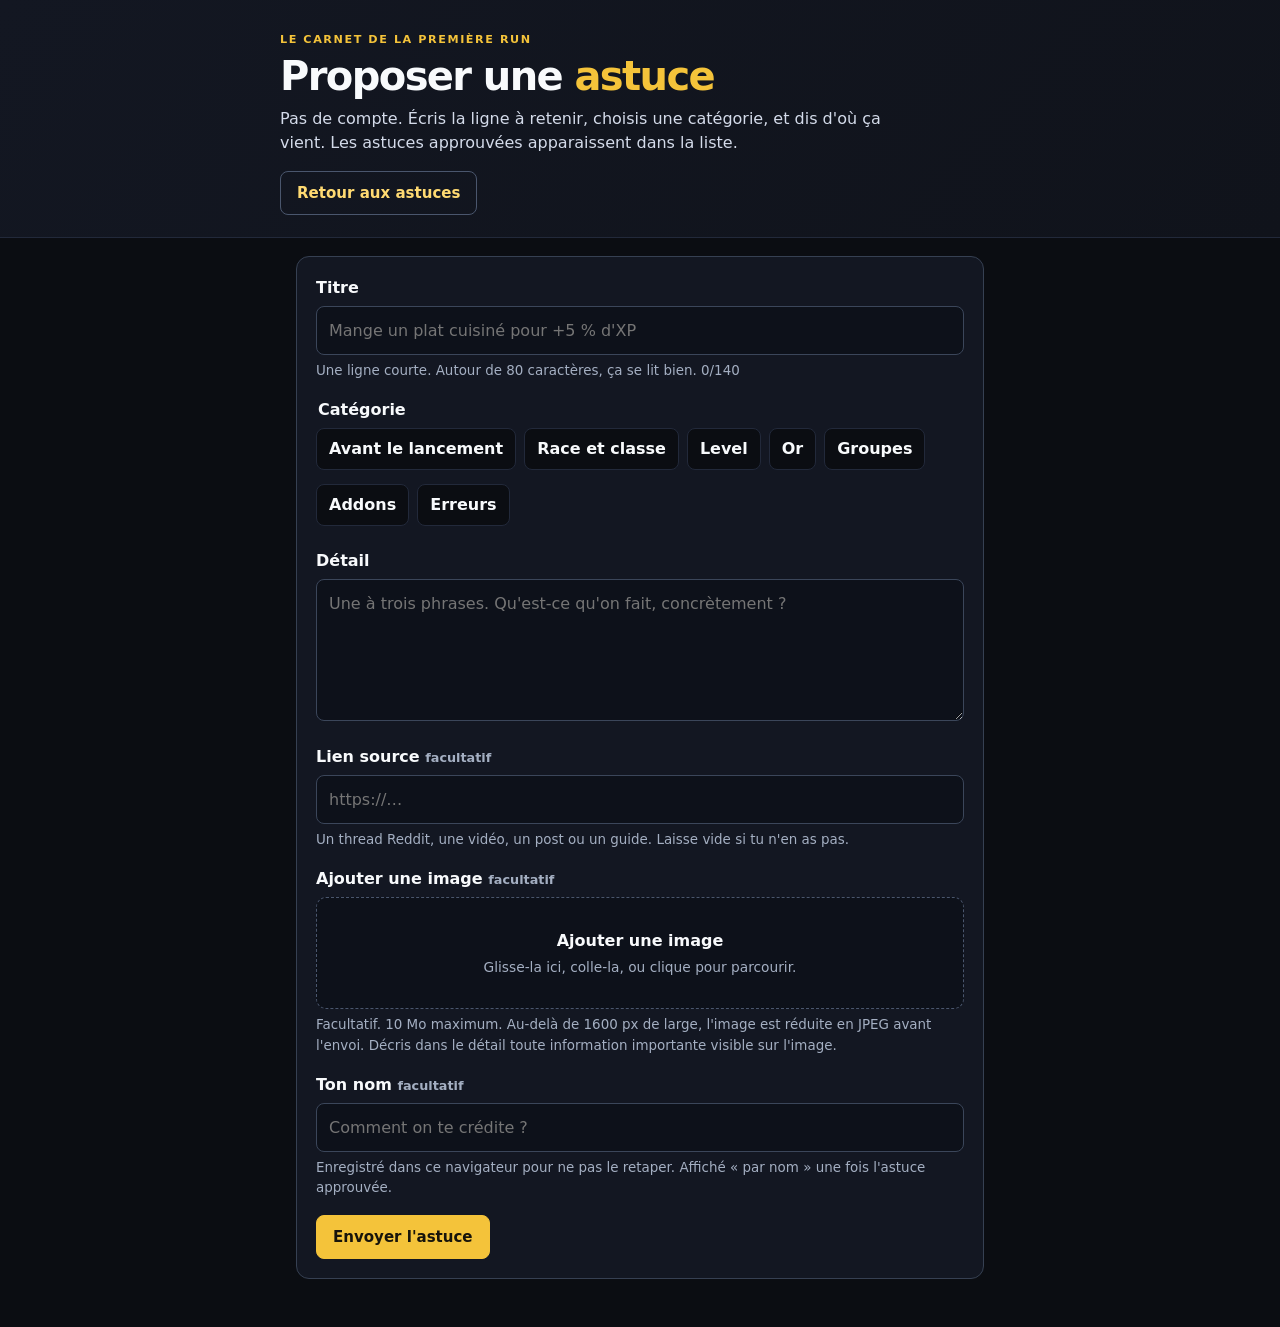
==== commit d1557235: "Let submitted tips include an optional image Upload a resized image to ImgBB, store the URL on the G" ====
--- a/submit.html
+++ b/submit.html
@@ -53,9 +53,19 @@
     </div>
 
     <div class="field">
-      <label for="image">Image <span class="optional">facultative</span></label>
-      <input id="image" name="image" type="file" accept="image/jpeg,image/png,image/webp" aria-describedby="image-hint image-error">
-      <p class="hint" id="image-hint">JPG, PNG ou WebP, 5 Mo maximum. L'image est hébergée publiquement dès l'envoi. Décris dans le détail toute information importante visible sur l'image.</p>
+      <label for="image">Ajouter une image <span class="optional">facultatif</span></label>
+      <div class="dropzone" id="image-drop">
+        <input id="image" name="image" type="file" accept="image/*" aria-describedby="image-hint image-error">
+        <p class="dropzone-copy" aria-hidden="true"><strong>Ajouter une image</strong><span>Glisse-la ici, colle-la, ou clique pour parcourir.</span></p>
+      </div>
+      <div class="image-preview" id="image-preview" hidden>
+        <img id="image-thumb" alt="Aperçu de l'image jointe" width="96" height="96">
+        <div class="image-preview-actions">
+          <p class="hint" id="image-preview-note">Aperçu, prêt à l'envoi.</p>
+          <button type="button" class="btn ghost" id="image-remove">Retirer l'image</button>
+        </div>
+      </div>
+      <p class="hint" id="image-hint">Facultatif. 10 Mo maximum. Au-delà de 1600 px de large, l'image est réduite en JPEG avant l'envoi. Décris dans le détail toute information importante visible sur l'image.</p>
       <p class="field-error" id="image-error" hidden></p>
     </div>
 
@@ -65,6 +75,7 @@
       <p class="hint">Enregistré dans ce navigateur pour ne pas le retaper. Affiché « par nom » une fois l'astuce approuvée.</p>
     </div>
 
+    <p class="hint" id="image-status" role="status" hidden></p>
     <div class="form-actions">
       <button type="submit" class="btn" id="send">Envoyer l'astuce</button>
     </div>
--- a/style.css
+++ b/style.css
@@ -68,6 +68,50 @@
 .field input[type="text"], .field input[type="url"], .field textarea { width: 100%; padding: 12px; border: 1px solid var(--line-strong); border-radius: 8px; background: #0d111a; color: var(--ink); font: 16px/1.45 var(--sans); }
 .field textarea { min-height: 120px; resize: vertical; }
 .field input[type="file"] { max-width: 100%; color: var(--body); }
+.dropzone {
+  position: relative;
+  display: grid;
+  place-items: center;
+  min-height: 112px;
+  padding: 18px 16px;
+  border: 1.5px dashed var(--line-strong);
+  border-radius: 10px;
+  background: #0d111a;
+  text-align: center;
+}
+.dropzone:focus-within { outline: 2px solid var(--focus); outline-offset: 2px; }
+.dropzone.is-dragover { border-color: var(--gold); background: #241f16; }
+.dropzone input[type="file"] {
+  position: absolute;
+  inset: 0;
+  width: 100%;
+  height: 100%;
+  margin: 0;
+  opacity: 0;
+  cursor: pointer;
+}
+.dropzone-copy { display: grid; gap: 4px; margin: 0; pointer-events: none; }
+.dropzone-copy strong { font-size: 1rem; }
+.dropzone-copy span { color: var(--muted); font-size: .86rem; }
+.image-preview { display: flex; flex-wrap: wrap; align-items: center; gap: 14px; margin-top: 10px; }
+.image-preview img {
+  width: auto;
+  height: auto;
+  max-width: min(100%, 320px);
+  max-height: 180px;
+  object-fit: contain;
+  border: 1px solid var(--line-strong);
+  border-radius: 10px;
+  background: #0b0d12;
+}
+.image-preview-actions { display: grid; gap: 6px; justify-items: start; }
+.image-preview-actions .hint { margin: 0; }
+.image-preview .btn { min-height: 40px; }
+.form-error .btn { display: flex; width: fit-content; margin-top: 10px; }
+@media (max-width: 700px) {
+  .image-preview { align-items: flex-start; }
+  .image-preview img { max-width: 100%; max-height: 160px; }
+}
 .field input[aria-invalid="true"], .field textarea[aria-invalid="true"] { border-color: #e7a090; }
 .hint { margin: 6px 0 0; color: var(--muted); font-size: .84rem; }
 .field-error, .form-error { margin: 6px 0 0; color: #f0c2b4; font-size: .9rem; }
@@ -83,3 +127,22 @@
 .thanks p { margin: 0 0 16px; color: var(--body); }
 @media (max-width: 700px) { .hero { padding: 22px 16px 18px; } footer { padding: 20px 16px 28px; } }
 @media (prefers-reduced-motion: reduce) { html { scroll-behavior: auto; } }
+
+.tip-link-button {
+  display: inline-flex;
+  align-items: center;
+  min-height: 32px;
+  max-width: 100%;
+  box-sizing: border-box;
+  padding: 4px 10px;
+  margin: 3px 0;
+  border: 1px solid var(--line-strong);
+  border-radius: 6px;
+  background: var(--elev);
+  color: var(--gold-2);
+  font: 700 .78rem/1.4 var(--sans);
+  white-space: normal;
+  text-decoration: none;
+}
+.tip-link-button:hover { color: var(--ink); border-color: var(--gold); }
+.tip-link-button:focus-visible { outline: 2px solid var(--focus); outline-offset: 2px; }
--- a/app.css
+++ b/app.css
@@ -42,7 +42,43 @@
 .home details[open] .chev { transform: rotate(45deg); }
 .home .sources { display: flex; flex-direction: column; gap: 6px; padding: 0; margin: 0; list-style: none; }
 .home .src { display: inline-flex; align-items: baseline; gap: 8px; color: var(--gold-2); font-size: .85rem; overflow-wrap: anywhere; text-underline-offset: 2px; }
-.home .tip-image { display: block; max-width: 100%; border-radius: 8px; }
+.home .tip-image { display: block; width: auto; height: auto; max-width: 100%; max-height: 420px; object-fit: contain; border-radius: 12px; background: #0c1018; }
+.home .img-hint { display: inline-flex; align-items: center; justify-content: center; width: 22px; height: 22px; border: 1px solid #5a4e32; border-radius: 5px; color: var(--gold-2); }
+.home .img-hint .ico { width: 13px; height: 13px; }
+.home .tip-image-open { display: block; width: fit-content; max-width: 100%; margin: 4px 0 13px; padding: 0; border: 0; background: transparent; cursor: zoom-in; }
+.home .tip-image-open:focus-visible { outline: 2px solid var(--focus); outline-offset: 3px; }
+.lightbox {
+  position: fixed;
+  inset: 0;
+  z-index: 80;
+  display: grid;
+  place-items: center;
+  padding: 64px 20px 24px;
+  background: rgba(5, 7, 12, .9);
+}
+.lightbox-img {
+  max-width: min(96vw, 1400px);
+  max-height: calc(100vh - 96px);
+  width: auto;
+  height: auto;
+  object-fit: contain;
+  border-radius: 12px;
+  box-shadow: 0 16px 50px rgba(0, 0, 0, .45);
+}
+.lightbox-close {
+  position: fixed;
+  top: 16px;
+  right: 16px;
+  min-height: 40px;
+  padding: 8px 14px;
+  border: 1px solid var(--line-strong);
+  border-radius: 8px;
+  background: #171c28;
+  color: var(--ink);
+  font: 750 .9rem var(--sans);
+  cursor: pointer;
+}
+body.has-lightbox { overflow: hidden; }
 .home .empty { padding: 30px 12px; text-align: center; }
 .home .empty p { margin: 0 0 12px; }
 .home .app-bar {
@@ -207,8 +243,8 @@
 .home .badge.community { background: #254438; }
 .home .detail { max-width: 75ch; margin-top: 12px; padding: 13px 8px 2px 0; border-top: 1px solid var(--line); }
 .home .detail .text { margin: 0 0 11px; color: var(--body); line-height: 1.6; white-space: pre-wrap; }
-.home .tip-picture { display: block; max-width: 720px; margin: 4px 0 13px; }
-.home .tip-picture .tip-image { width: 100%; height: auto; max-height: none; margin: 0; border: 1px solid var(--line); }
+.home .tip-picture { display: block; max-width: 720px; }
+.home .tip-picture .tip-image { margin: 0; border: 1px solid var(--line); }
 .home .detail-label { color: #adbad0; }
 .home .src { color: var(--gold-2); }
 .home .group { margin-top: 24px; }
